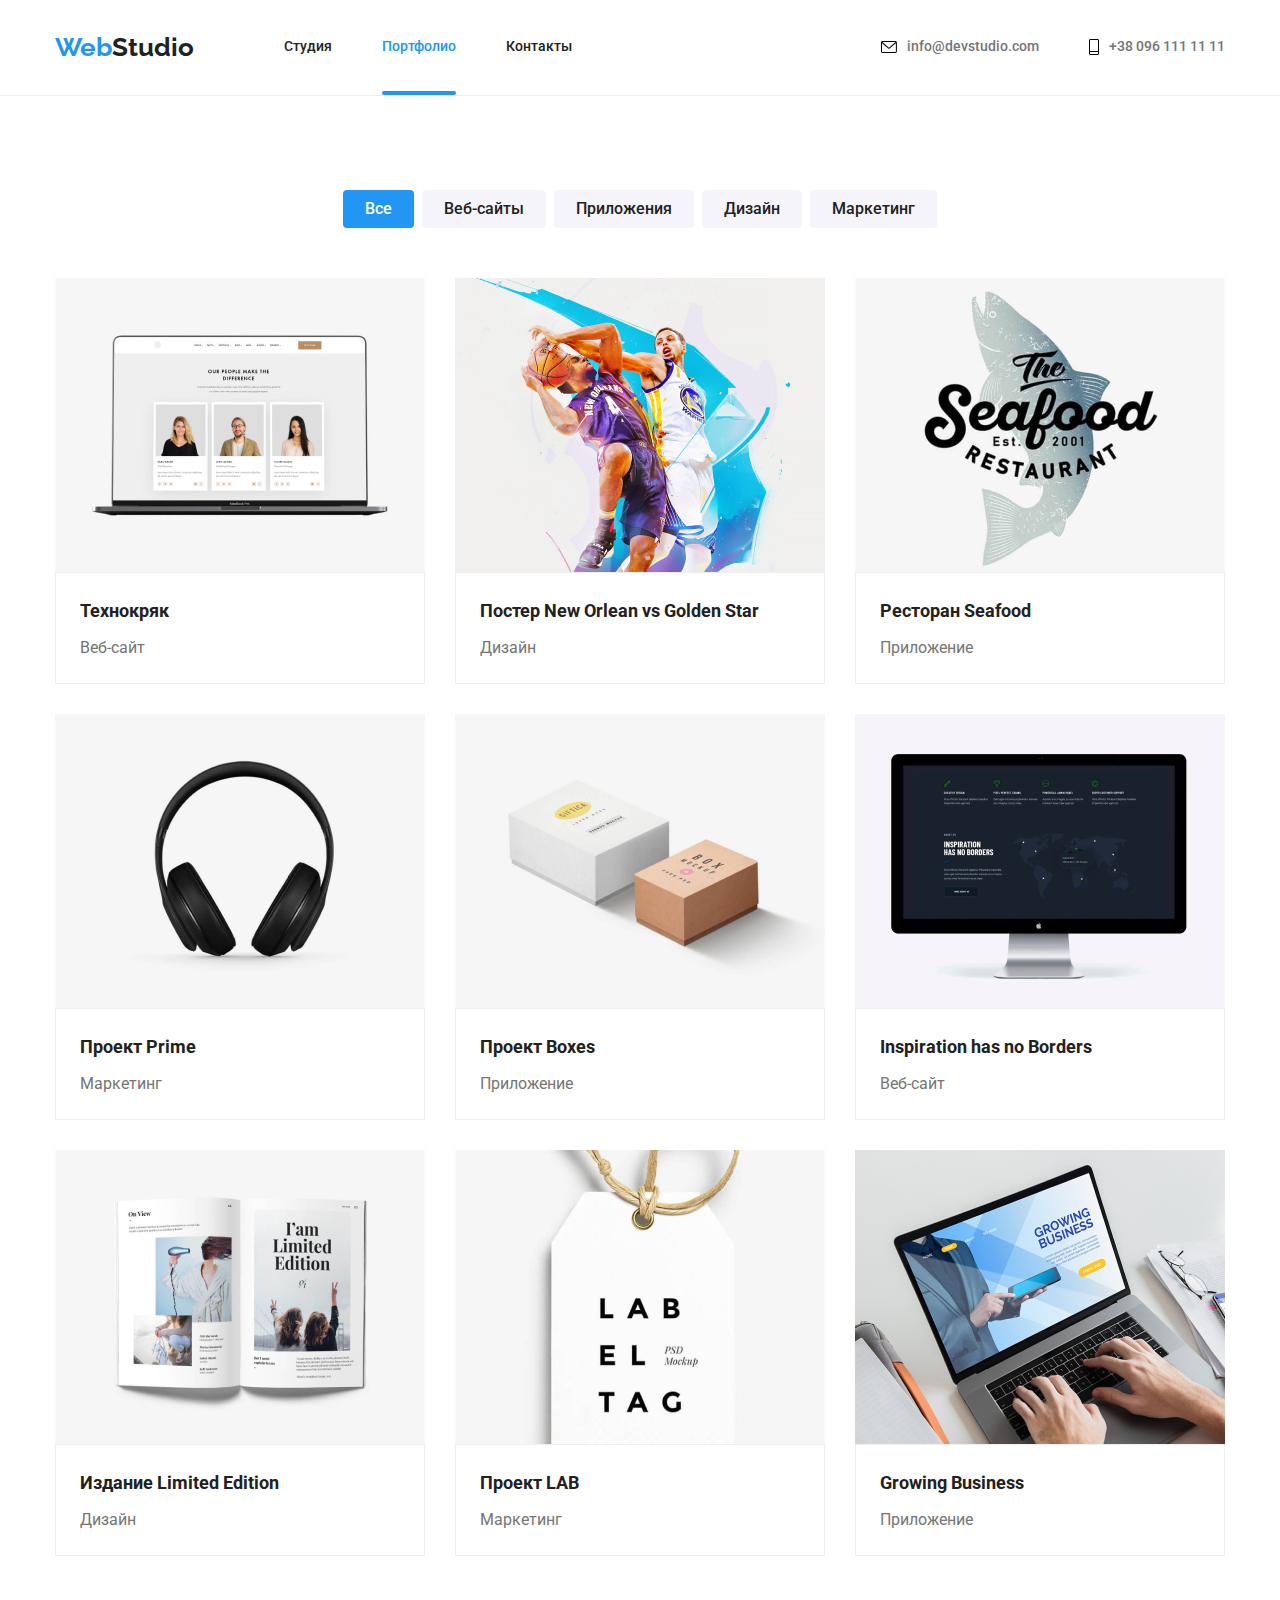
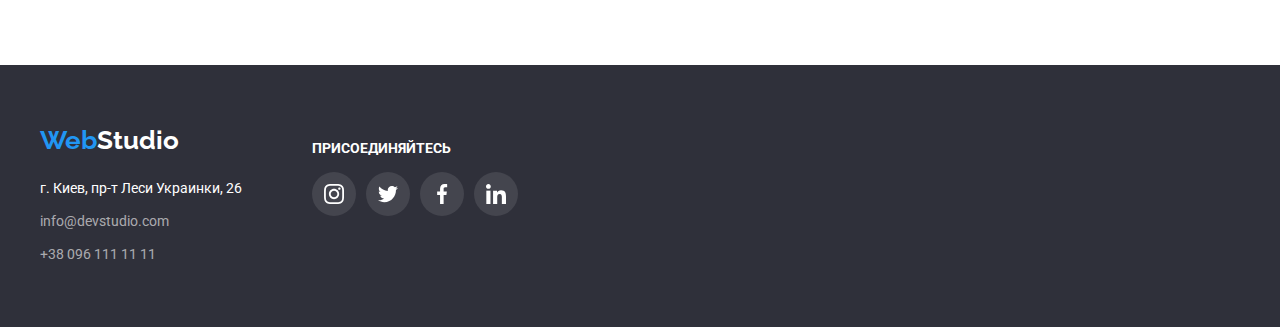
==== portfolio.html @ 3dc5ae4b "1" ====
<!DOCTYPE html>
<html lang="en">
<head>
    <meta charset="UTF-8">
    <meta http-equiv="X-UA-Compatible" content="IE=edge">
    <meta name="viewport" content="width=device-width, initial-scale=1.0">
    <title>Portfolio</title>
    <link rel="preconnect" href="https://fonts.googleapis.com">
<link rel="preconnect" href="https://fonts.gstatic.com" crossorigin>
<link href="https://fonts.googleapis.com/css2?family=Raleway:wght@700&family=Roboto:wght@400;500;700;900&display=swap" rel="stylesheet"> 
<link rel="stylesheet" href="./css/styles.css">
</head>

<body>
    
  <header class="header">
    <div class="container-header">
                    <a class="logo" href="./index.html">Web<span class="logo-web">Studio</span></a>
               <nav >
               <ul class="head-nav" >
                <li class="list-head"><a class="header-list" href="./index.html">Студия</a></li>
                <li class="list-head"><a class="curent-portfolio" href="./portfolio.html">Портфолио</a>
                  
                </li>
                <li class="list-head"><a class="header-list" href="">Контакты</a></li>
               </ul>
               </nav>
               <div class="head-group"> 
               <ul class="head-group">
                  <li class="list-head">
                     <a class="list" href="mailto:info@devstudio.com"><svg class="heder-icon" width="16" height="12">
                     <use href="./images/icons.svg#icon-mail"></use>
                     </svg>info@devstudio.com</a>
                 </li>
                 <li class="list-head">
                     <a class="list" href="tel:+380961111111"><svg class="heder-icon" width="10" height="16">
                     <use  href="./images/icons.svg#icon-pfone"></use>
                     </svg>+38 096 111 11 11</a>
                 </li>
               </ul>
               </div>
    </div>
            </header>  
      
   
<main>

<section class="section">
    <div class="container">
     <h1 hidden>Маркетинг</h1>
    <div class="botton-nav">
    <ul class="list-botton">
        <li class="botton-item"><button class="curent-button" type="button">Все</button></li>
        <li class="botton-item"><button class="button" type="button">Веб-сайты</button></li>
        <li class="botton-item"><button class="button" type="button">Приложения</button></li>
        <li class="botton-item"><button class="button" type="button">Дизайн</button></li>
        <li class="botton-item"><button class="button" type="button">Маркетинг</button></li>
        </ul>
    </div>
</div>
 
<div class="container"> 
     <ul class="card-list">
 <li class="card-item">
                <div class="card">
                     <img src="./images/img(1).png" alt="фото" width="370" height="294">
                <div class="card-overlay">
                <p class="description">
                    Ресурс предлагает комплексные предложения с разным уровнем 
                    функционала и сервисов. Все это позволит посетителю получить 
                    исчерпывающие сведения о компании или частном лице.
                </p>
                </div>
            </div>
            <div class="border"> 
            <h2 class="card-title">Технокряк</h2>
            <p class="card-text">Веб-сайт</p>
         </div>
        </li>
        
  <li class="card-item">     
        <div class="card">
            <img src="./images/img(1.1).png" alt="фото" width="370" height="294">
       <div class="card-overlay">
       <p class="description">
           Ресурс предлагает комплексные предложения с разным уровнем 
           функционала и сервисов. Все это позволит посетителю получить 
           исчерпывающие сведения о компании или частном лице.
       </p>
       </div>
   </div>   
           <div class="border">
            <h2 class="card-title">Постер New Orlean vs Golden Star</h2>
            <p class="card-text">Дизайн</p>
           </div>
      </li>
   <li class="card-item">
            <div class="card">
                <img src="./images/img(1.2).png" alt="фото" width="370" height="294">
           <div class="card-overlay">
           <p class="description">
               Ресурс предлагает комплексные предложения с разным уровнем 
               функционала и сервисов. Все это позволит посетителю получить 
               исчерпывающие сведения о компании или частном лице.
           </p>
           </div>
       </div>   
            <div class="border">
            <h2 class="card-title">Ресторан Seafood</h2>
            <p class="card-text">Приложение</p>
            </div>
         </li>

  <li class="card-item">
            <div class="card">
                <img src="./images/img(1.3).png" alt="фото" width="370" height="294">
           <div class="card-overlay">
           <p class="description">
               Ресурс предлагает комплексные предложения с разным уровнем 
               функционала и сервисов. Все это позволит посетителю получить 
               исчерпывающие сведения о компании или частном лице.
           </p>
           </div>
       </div>   
            <div class="border">
            <h2 class="card-title">Проект Prime</h2>
            <p class="card-text">Маркетинг</p>
            </div>
         </li>

         <li class="card-item">
            <div class="card">
                <img src="./images/img(1.4).png" alt="фото" width="370" height="294">
           <div class="card-overlay">
           <p class="description">
               Ресурс предлагает комплексные предложения с разным уровнем 
               функционала и сервисов. Все это позволит посетителю получить 
               исчерпывающие сведения о компании или частном лице.
           </p>
           </div>
       </div>   
            <div class="border">
            <h2 class="card-title">Проект Boxes</h2>
            <p class="card-text">Приложение</p>
            </div>
        </li>
        <li class="card-item">
            <div class="card">
                <img src="./images/img(1.5).png" alt="фото" width="370" height="294">
           <div class="card-overlay">
           <p class="description">
               Ресурс предлагает комплексные предложения с разным уровнем 
               функционала и сервисов. Все это позволит посетителю получить 
               исчерпывающие сведения о компании или частном лице.
           </p>
           </div>
       </div>   
            <div class="border">
            <h2 class="card-title">Inspiration has no Borders</h2>
            <p class="card-text">Веб-сайт</p>
            </div>
         </li>

    <li class="card-item">
            <div class="card">
                <img src="./images/img(1.6).png" alt="фото" width="370" height="294">
           <div class="card-overlay">
           <p class="description">
               Ресурс предлагает комплексные предложения с разным уровнем 
               функционала и сервисов. Все это позволит посетителю получить 
               исчерпывающие сведения о компании или частном лице.
           </p>
           </div>
       </div>  
            <div class="border">
            <h2 class="card-title">Издание Limited Edition</h2>
            <p class="card-text">Дизайн</p>
            </div>
         </li>

<li class="card-item">
        <div class="card">
        <img src="./images/img(1.7).png" alt="фото" width="370" height="294">
   <div class="card-overlay">
   <p class="description">
       Ресурс предлагает комплексные предложения с разным уровнем 
       функционала и сервисов. Все это позволит посетителю получить 
       исчерпывающие сведения о компании или частном лице.
   </p>
   </div>
        </div>  
            <div class="border">
            <h2 class="card-title">Проект LAB</h2>
            <p class="card-text">Маркетинг</p>
            </div>
         </li>
 <li class="card-item">

    <div class="card">
        <img src="./images/img(1.8).png" alt="фото" width="370" height="295">
   <div class="card-overlay">
   <p class="description">
       Ресурс предлагает комплексные предложения с разным уровнем 
       функционала и сервисов. Все это позволит посетителю получить 
       исчерпывающие сведения о компании или частном лице.
   </p>
   </div>
        </div>  
            <div class="border">
            <h2 class="card-title">Growing Business</h2>
            <p class="card-text">Приложение</p>
            </div>
         </li>
   </ul>
</div>
</section>
</main>

<footer class="footer">
   <div class="container">
       <div class="div-footer"> 
               <a class="logo" href="./index.html">Web<span class="logo-web">Studio</span></a>  
               <address>
           <ul class="list-footer" >
               <li><a class="footer-map" href="https://goo.gl/maps/piqngm7oDQpEDh6u6" target="_blank" rel="noopener nofollow noreferrer">г. Киев, пр-т Леси Украинки, 26</a></li>
               <li><a class="footer-list" href="mailto:info@devstudio.com">info@devstudio.com</a></li>
               <li><a class="footer-list" href="tel:+380961111111">+38 096 111 11 11</a></li>
           </ul>
           </address>
       </div>
       <div class="footer-social">
           <strong class="slogan">Присоединяйтесь</strong>
           <ul class="social">
               <li class="footer-social-link">
                   <a class="social-link" href="" aria-label="instagram">
                   <svg class="f-icon"  width="20" height="20">
                   <use href="./images/icons.svg#icon-instagram"></use>
                   </svg>
                   </a>
               </li>
               <li class="footer-social-link">
                   <a class="social-link" href="" aria-label="twitter">
                   <svg class="f-icon" width="20" height="20">
                   <use href="./images/icons.svg#icon-twitter"></use>
                   </svg>
                   </a>
               </li>
               <li class="footer-social-link">
                   <a class="social-link" href="" aria-label="facebook">
                   <svg class="f-icon" width="20" height="20">
                   <use href="./images/icons.svg#icon-facebook"></use>
                   </svg>
                   </a>
               </li>
               <li class="footer-social-link">
                   <a class="social-link" href="" aria-label="linkedin">
                   <svg class="f-icon" width="20" height="20">
                   <use href="./images/icons.svg#icon-linkedin"></use>
                   </svg>
                   </a>
               </li>
           </ul>
       </div>
   </div>
           </footer>
 
</body>

</html>
---- css/styles.css ----
:root {--primary_text-color: #757575; 
    --title-color: #212121;
    --accent-color: #2196F3; 
    --button-color: #FFFFFF;
    --background-title:#2F303A;
    --background-button: #F5F4FA;
    --button-o:#188CE8;
    --social-icon:  #AFB1B8;
    --header-width: 1200px;
    --items: 3;         /* кількість карток в рядку */
    --indent: 30px;     /* відступи між картками */
    }
    
    body { font-family: "Roboto", sans-serif;
    font-size: 14px;
    color: var(--primary_text-color);
    margin: 0;
    }
    
    .no-scroll {overflow: hidden;}

    h1,h2.h3, p {margin: 0;}
    
    img { display: block; max-width: 100%; height: auto;
     }
    
    .container   {
        margin-left: auto;
        margin-right: auto;
        padding-left: 15px;
        padding-right: 15px;
        width: 1200px;
        
         }
    .container-clients { padding-top: 94px; }
    .section {
        padding-bottom: 94px;
        padding-top: 94px;}

    .overlay {max-width: 1600px; height: 600px;
         background-image: linear-gradient(to right, 
        rgba(47, 48, 58, 0.4),
        rgba(47, 48, 58, 0.4) 
        ),
        url("../images/hero.jpg");
        
        background-repeat: no-repeat;
        background-position: center;
        background-size: cover;

        
        margin-left: auto;
        margin-right: auto;
      
        padding-bottom: 200px;
        padding-top: 200px; }   

    .backdrop { opacity: 1;
        position:fixed ;
            top: 0;
            left: 0;

            width: 100%;
            height: 100%;

            background: rgba(0, 0, 0, 0.2);
        }
    .backdrop.is-hidden {opacity: 0;
        visibility: hidden;
        pointer-events: none;

    }

    .modal {position: absolute;
        top: 50%;
        left: 50%;
        transform: translate(-50%, -50%);

        width: 528px;
        height: 581px;

        background: #FFFFFF;
        box-shadow: 0px 1px 3px rgba(0, 0, 0, 0.12),
        0px 1px 1px rgba(0, 0, 0, 0.14),
        0px 2px 1px rgba(0, 0, 0, 0.2);
        border-radius: 4px;
    }
    .modal-close-button{display: flex;
        position: absolute;

        top: 0;
        right: 0;
        width: 30px;
        height: 30px;
        padding: 9px 10px;

        margin-top: 8px;
        align-content: center;
        margin-right: 8px;
        justify-content: center;

        color: #000000;
        background: #FFFFFF;
        border: 1px solid rgba(0, 0, 0, 0.1);
        border-radius: 50%;
        cursor: pointer;
    }
    
    .section-comand {background: var(--background-button);
        padding-bottom: 94px; padding-top: 94px; 
      }
    .section-studia { padding-top: 94px;}

    .container-clients { display: block;
        padding-top: 94px; }

    .container-header {display: flex;
        align-items: center;
        margin-left: auto;
        margin-right: auto;
        padding-left: 15px;
        padding-right: 15px; width: 1200px; box-sizing:border-box;
    }
    
    .header { font-family: 'Roboto';
        display: flex; 
        align-items: center;
    
    font-weight: 500;
    font-size: 14px;
    line-height: 1.14;
    box-sizing:border-box;
    border-bottom: 1px solid #ECECEC; 
    }
    .list-head:hover,
    .list-head:focus {fill:currentColor;
       
    }
    .social {display: flex;
        justify-content: center;
        align-items: center;
        margin-top: 16px; 
        
    }
    .list .heder-icon {margin-right: 10px;}
   
   
    .social-link:not(:last-child) { margin-right: 10px; }
    
    
    .soclink {display: flex;
        justify-content: center;
        align-items: center; 
        width: 44px;
        height: 44px;
        border: 0;
        border-radius: 50px;;
        color: #AFB1B8;   
        transition: 250ms cubic-bezier(0.4, 0, 0.2, 1);
        }
       
    .social-icon {fill: currentColor}

    .social-link:hover .soclink,
    .social-link:focus .soclink {
         background-color: var(--accent-color);
          color: var(--button-color);
         
        }
    
    
    .head-nav {display: flex; color: var(--title-color); margin-left: 50px;}
    .head-group {display: flex;  margin-left: auto; padding: 0; }
    
    
    .list-head:not(:last-child) {margin-right: 50px; padding: 0; display: flex;}
   
    .header-list { display: flex; padding: 0; 
        text-decoration: none; color: var(--title-color);padding-top: 32px; padding-bottom: 32px;
        transition: 250ms cubic-bezier(0.4, 0, 0.2, 1);
    }
    
    .list { display: flex;  align-items: center;
        text-decoration: none; color: var(--primary_text-color);
        padding-top: 32px; padding-bottom: 32px; 
        transition: 250ms cubic-bezier(0.4, 0, 0.2, 1);
    }
    
    .header .logo {color: var(--accent-color); display: block; padding-top: 32px; padding-bottom: 32px;
    }
    .list-botton {width: var(--header-width); 
        display: flex; ;
        justify-content: center;
        margin-bottom: 35px;
    }
    .header a:hover,
    .header a:focus { color: var(--accent-color);

      
    }
    
     .curent-portfolio, 
     .curent-studio {position:relative; 
        color: var(--accent-color); padding-top: 32px; padding-bottom: 32px;
        transition: 250ms cubic-bezier(0.4, 0, 0.2, 1);
    }
  
    .curent-studio::after,
    .curent-portfolio::after{
        content: '';
        width: 100%;
        height: 4px;
        position: absolute;
        bottom: -8px;
        left: 0;
        border-radius: 2px;
        background-color: var(--accent-color);}

    .logo {
        font-family: 'Raleway', sans-serif;
        text-decoration: none;
        font-style: normal;
        color: var(--accent-color);
        font-weight: 700;
        font-size: 26px;
        line-height: 1.19;
        margin-right: 40px;
        
        }
    .logo-web {color: var(--title-color); font-style: normal;}
    
    .h1 {
        color: var(--button-color); 
        font-family: inherit;
        font-weight: 900;
        font-size: 44px;
        line-height: 1.36;
        text-align: center;
        text-transform: uppercase;
        }
    
    ul {list-style: none; padding-left: 0; margin: 0;}
    .style {display: flex;}
    a {text-decoration: none; }

    .box-list:not(:last-child) { margin-right: 30px; }

    .box-about { display: flex;
        justify-content: center;
        align-items: center;
        background: var(--background-button);
        width: 270px;
        height: 120px;
        margin-bottom: 30px;
       }
    /* .box-about:not(:last-child) { margin-right: 30px; } */
   
    .clients-list {display: flex;
        font-size: 36px;
        line-height: 1.16;
        padding: 0;
        text-align: center;
    }
    .clients-item:not(:last-child) {margin-right: 30px;}
    .clients-item { width: 170px; height:92px;}

    .client-icon {fill: currentColor;}

    

    .client-icon:hover,
    .client-icon:focus {color: var(--accent-color);
        border-color: var(--accent-color);
        transition: 250ms cubic-bezier(0.4, 0, 0.2, 1);
    }

    .clients-iconlist { display: flex;
        box-sizing: border-box;
        align-items: center;
        justify-content: center;
        width: 100%;
        height: 100%;
        border: 1px solid #AFB1B8;
        border-radius: 4px;
        color:  #AFB1B8;

        transition: 250ms cubic-bezier(0.4, 0, 0.2, 1);
    }
    .clients-iconlist:hover,
    .clients-iconlist:focus {color: var(--accent-color);
        border-color: var(--accent-color);
        
     }

    .botton-nav { display: flex; }
    
    .botton-item:first-child {margin-left: 0px; }
    
    .botton-item { margin-left: 8px;  
                 }
    
    .card-list {
        display: flex;
        flex-wrap: wrap;
    } 
    
    .card-item { 
        margin-right: 30px; 
        margin-bottom: 30px;
        flex-basis: calc((100% - var(--indent) * var(--items)) / var(--items));
        margin: calc(var(--indent) / 2);
        transition: 250ms cubic-bezier(0.4, 0, 0.2, 1);
    }
    .card-item:hover,
    .card-item:focus {
        box-shadow: 0px 1px 1px rgba(0, 0, 0, 0.12), 
        0px 4px 4px rgba(0, 0, 0, 0.06),
        1px 4px 6px rgba(0, 0, 0, 0.16);
        cursor: pointer;
        transition: 250ms cubic-bezier(0.4, 0, 0.2, 1);
    }

    .card { position: relative;
        overflow: hidden;}

    .card-overlay{display: flex;
        position: absolute;
       
        top: 0;
        left: 0;

        width: 100%;
        
        transform: translateY(100%);

        align-items: center;
        justify-content: center;
    
       background: rgba(33, 150, 243, 0.9);

       transition: 250ms cubic-bezier(0.4, 0, 0.2, 1);
    }

    .card-item:hover .card-overlay
     { 
        transform: translateY(0);
        

    }   

    .description {
        font-family: 'Roboto';
        font-style: normal;
        font-weight: 400;
        font-size: 18px;
        line-height: 1.56;

        padding: 63px 24px;

        color: #FFFFFF;
        
    }

    .border {padding: 20px 24px;
        border: 1px solid #EEEEEE;}
    
    .work-list {display: inline-block; 
       }
    .work-list:not(:last-child) {margin-right: 30px;}

    .work-foto {position: relative;}

    .work-describtion {position: absolute;
        bottom: 0;
        
        padding: 27px 81px;
        width: 100%;

        font-family: 'Roboto';
        font-style: normal;
        font-weight: 700;
        font-size: 14px;
        line-height: 16px;
        text-align: center;
        letter-spacing: 0.03em;
        text-transform: uppercase;
        
        color: #FFFFFF;
        background: rgba(47, 48, 58, 0.8);
        
        }

    .comand-list {background: var(--background-button);
        display: flex; padding-left: 0; }
    .comand-list-list {background-color: var(--button-color);
        text-align: center;
        margin-right: 30px; 
        box-shadow: 0px 1px 3px rgba(0, 0, 0, 0.12),
        0px 1px 1px rgba(0, 0, 0, 0.14), 0px 2px 1px rgba(0, 0, 0, 0.2);
        border-radius: 0px 0px 4px 4px;
        }
    .comand-list { 
        background-color: var(--background-button);
    
    }
    .comand-title { 
        font-family: inherit;
        color: var(--title-color); 
        font-style: normal;
    font-weight: 500;
    font-size: 16px;
    line-height: 1.19;
    text-decoration: none;
    margin-bottom: 10px;
    margin-top: 0;
    
    }
    
    .comand {padding-top: 30px; padding-bottom: 30px;}
    .comand-text { color: var(--primary_text-color);
        font-family: inherit;
        text-align: center;
    font-style: normal;
    font-weight: 500;
    font-size: 16px;
    line-height: 1.19;
    text-decoration: none;
    
    }
    .card-title {color: var(--title-color);  
        font-family: inherit;
        font-weight: 700;
        font-size: 18px;
        line-height: 2; 
        text-decoration: none;
        margin: 0;
        margin-bottom: 4px;
       }
    .card-text { font-family: inherit; 
        font-weight: 400;
        font-size: 16px;
        line-height: 1.88;
        text-decoration: none;
        color: var(--primary_text-color);
        
        }
           
    .button {padding: 6px 22px;
    font-family: inherit;
    font-weight: 500;
    font-size: 16px;
    line-height: 1.62;
    text-align: center;
    color: var(--title-color);
    background: var(--background-button);
    cursor: pointer;
    border: none;
    border-radius: 4px;

    transition: 250ms cubic-bezier(0.4, 0, 0.2, 1);
    }
    .curent-button {color: var(--button-color); 
        background: var(--accent-color); font-family: inherit;
        font-weight: 500;
        font-size: 16px;
        line-height: 1.62;
        text-align: center;
        border: none;
        border-radius: 4px;
        padding: 6px 22px;
    }
    .button-order { color: var(--button-color);
        background: var(--accent-color); font-family: inherit;
        font-style: normal;
        font-weight: 700;
        font-size: 16px;
        line-height: 1.88;
        display: flex;
        align-items: center;
        text-align: center;
        margin-left: auto; margin-right: auto;
        margin-top: 30px;
        border: none;
        border-radius: 4px;
        cursor: pointer;
    padding: 10px 32px;

    transition: 250ms cubic-bezier(0.4, 0, 0.2, 1);
}
    .button-order:hover,
    .button-order:focus,
    .button-order:active { 
        background: var(--button-o);
    }
    
    .button:hover,
    .button:focus,
    .button:active
     {
    color: var(--button-color);
    background: var(--accent-color);
    border-radius: 4px;
    box-shadow: 0px 3px 1px rgba(0, 0, 0, 0.1),
     0px 1px 2px rgba(0, 0, 0, 0.08), 
     0px 2px 2px rgba(0, 0, 0, 0.12);
    }
    
    .h2-title {color: var(--title-color);
        font-weight: 700;
        font-size: 36px;
        line-height: 1.17;
        text-align: center; 
        margin-bottom: 50px;
        margin-top: 0;
        }
    .about {padding: 0; display: flex; }
    
    .h3-title { margin-right: 30px;
        font-family: inherit;
        color: var(--title-color);
        font-style: normal;
        font-weight: 700;
        font-size: 14px;
        line-height: 1.14;
        text-transform: uppercase;
        margin: 0;
        margin-bottom: 10px;
    }
    .h3-text { margin-right: 30px; font-family: inherit;
        color: var(--primary_text-color);
        font-weight: 400;
        font-size: 14px;
        line-height: 1.71;
        padding: 10px, 70px, 30px, 70px;
    }
    
    .footer { display: flex;
        background: var(--background-title); 
        font-weight: 400;
        font-size: 14px;
        line-height: 1.71;
        padding: 60px 0; 
        }
    .slogan {font-family: 'Roboto';
        font-style: normal;
        font-weight: 700;
        font-size: 14px;
        line-height: 16px;
        text-transform: uppercase;
        color: var(--button-color);
        
       }

    .div-footer  { display: inline-block;
        } 
    .footer-social {  
        display: inline-flex;
        color: var(--button-color);
        margin-left: 70px;
        margin-top: 15px;
        flex-direction: column;
        position: absolute;
    }
    /* .social {padding-top: 20;} */
    .social-link:hover,
    .social-link:focus {
        background: var(--accent-color)
    }
    .footer-social-link:not(:last-child) {margin-right: 10px; }

    .social-link {display: flex;
    align-items: center;
    justify-content: center;
    width: 44px;
    height: 44px;
    border-radius: 50%;
    background: rgba(255, 255, 255, 0.1);
    transition: 250ms cubic-bezier(0.4, 0, 0.2, 1);

}

    .f-icon {fill: #FFFFFF;}


    footer.logo {font-family: "Ralevey", sans-serif;
        text-decoration: none;
        font-style: normal;
        color: var(--accent-color);
        font-weight: 700;
        font-size: 26px;
        line-height: 1.19;}
    .footer span {color: var(--button-color);}
    .footer-map {  display: block; padding-top: 20px; text-decoration: none; color: var(--button-color); font-style: normal;
        transition: 250ms cubic-bezier(0.4, 0, 0.2, 1);
    }
    .footer-list { display: block; padding-top: 9px; color: var(--button-color);text-decoration: none; color: rgba(255, 255, 255, 0.6); font-style: normal;
        transition: 250ms cubic-bezier(0.4, 0, 0.2, 1);
    }
    .footer a:hover,
    .footer a:focus
     { color: var(--accent-color)}
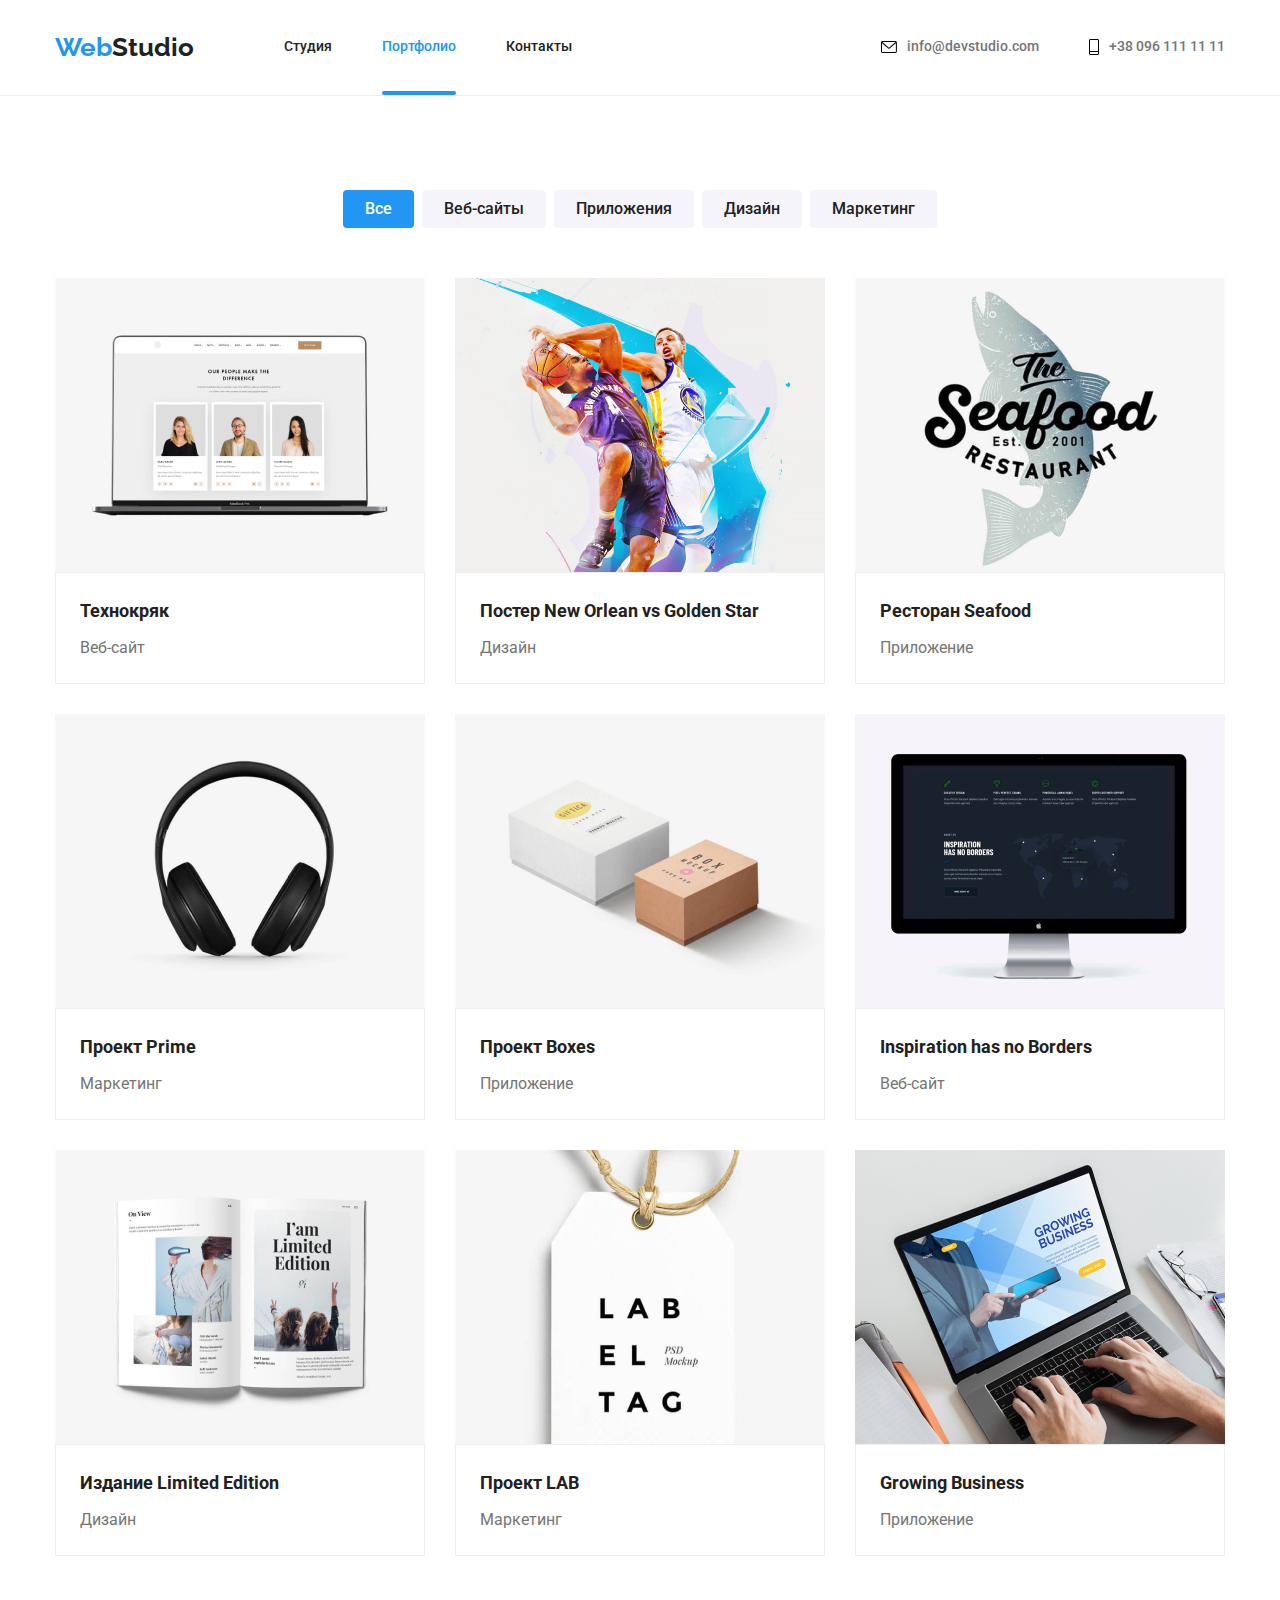
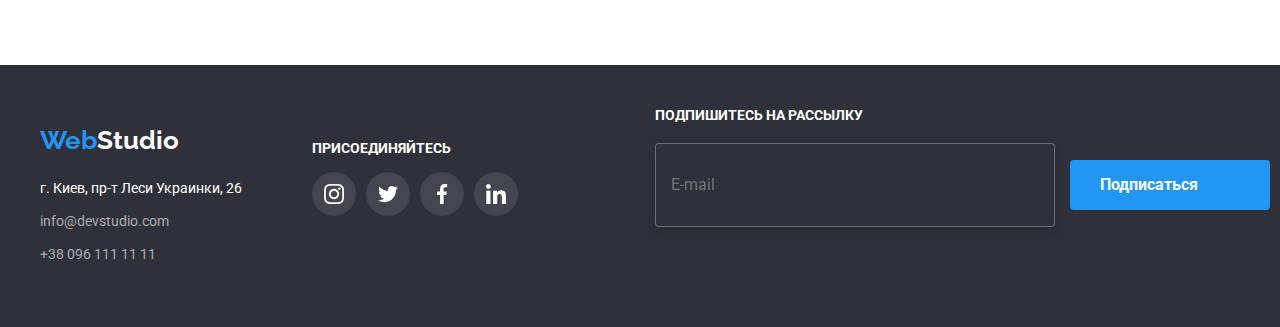
==== commit 1aba3797: "1" ====
--- a/portfolio.html
+++ b/portfolio.html
@@ -7,7 +7,8 @@
     <title>Portfolio</title>
     <link rel="preconnect" href="https://fonts.googleapis.com">
 <link rel="preconnect" href="https://fonts.gstatic.com" crossorigin>
-<link href="https://fonts.googleapis.com/css2?family=Raleway:wght@700&family=Roboto:wght@400;500;700;900&display=swap" rel="stylesheet"> 
+<link href="https://fonts.googleapis.com/css2?family=Raleway:wght@700&family=Roboto:wght@400;500;700;900&display=swap" rel="stylesheet">
+<link rel="stylesheet" href="https://cdnjs.cloudflare.com/ajax/libs/modern-normalize/1.1.0/modern-normalize.min.css" integrity="sha512-wpPYUAdjBVSE4KJnH1VR1HeZfpl1ub8YT/NKx4PuQ5NmX2tKuGu6U/JRp5y+Y8XG2tV+wKQpNHVUX03MfMFn9Q==" crossorigin="anonymous" referrerpolicy="no-referrer" /> 
 <link rel="stylesheet" href="./css/styles.css">
 </head>
 
@@ -215,54 +216,63 @@
 </div>
 </section>
 </main>
-
 <footer class="footer">
-   <div class="container">
-       <div class="div-footer"> 
-               <a class="logo" href="./index.html">Web<span class="logo-web">Studio</span></a>  
-               <address>
-           <ul class="list-footer" >
-               <li><a class="footer-map" href="https://goo.gl/maps/piqngm7oDQpEDh6u6" target="_blank" rel="noopener nofollow noreferrer">г. Киев, пр-т Леси Украинки, 26</a></li>
-               <li><a class="footer-list" href="mailto:info@devstudio.com">info@devstudio.com</a></li>
-               <li><a class="footer-list" href="tel:+380961111111">+38 096 111 11 11</a></li>
-           </ul>
-           </address>
-       </div>
-       <div class="footer-social">
-           <strong class="slogan">Присоединяйтесь</strong>
-           <ul class="social">
-               <li class="footer-social-link">
-                   <a class="social-link" href="" aria-label="instagram">
-                   <svg class="f-icon"  width="20" height="20">
-                   <use href="./images/icons.svg#icon-instagram"></use>
-                   </svg>
-                   </a>
-               </li>
-               <li class="footer-social-link">
-                   <a class="social-link" href="" aria-label="twitter">
-                   <svg class="f-icon" width="20" height="20">
-                   <use href="./images/icons.svg#icon-twitter"></use>
-                   </svg>
-                   </a>
-               </li>
-               <li class="footer-social-link">
-                   <a class="social-link" href="" aria-label="facebook">
-                   <svg class="f-icon" width="20" height="20">
-                   <use href="./images/icons.svg#icon-facebook"></use>
-                   </svg>
-                   </a>
-               </li>
-               <li class="footer-social-link">
-                   <a class="social-link" href="" aria-label="linkedin">
-                   <svg class="f-icon" width="20" height="20">
-                   <use href="./images/icons.svg#icon-linkedin"></use>
-                   </svg>
-                   </a>
-               </li>
-           </ul>
-       </div>
-   </div>
-           </footer>
+    <div class="container">
+        <div class="div-footer"> 
+                <a class="logo" href="./index.html">Web<span class="logo-web">Studio</span></a>  
+                <address>
+            <ul class="list-footer" >
+                <li><a class="footer-map" href="https://goo.gl/maps/piqngm7oDQpEDh6u6" target="_blank" rel="noopener nofollow noreferrer">г. Киев, пр-т Леси Украинки, 26</a></li>
+                <li><a class="footer-list" href="mailto:info@devstudio.com">info@devstudio.com</a></li>
+                <li><a class="footer-list" href="tel:+380961111111">+38 096 111 11 11</a></li>
+            </ul>
+            </address>
+        </div>
+        <div class="footer-social">
+            <strong class="slogan">Присоединяйтесь</strong>
+            <ul class="social">
+                <li class="footer-social-link">
+                    <a class="social-link" href="" aria-label="instagram">
+                    <svg class="f-icon"  width="20" height="20">
+                    <use href="./images/icons.svg#icon-instagram"></use>
+                    </svg>
+                    </a>
+                </li>
+                <li class="footer-social-link">
+                    <a class="social-link" href="" aria-label="twitter">
+                    <svg class="f-icon" width="20" height="20">
+                    <use href="./images/icons.svg#icon-twitter"></use>
+                    </svg>
+                    </a>
+                </li>
+                <li class="footer-social-link">
+                    <a class="social-link" href="" aria-label="facebook">
+                    <svg class="f-icon" width="20" height="20">
+                    <use href="./images/icons.svg#icon-facebook"></use>
+                    </svg>
+                    </a>
+                </li>
+                <li class="footer-social-link">
+                    <a class="social-link" href="" aria-label="linkedin">
+                    <svg class="f-icon" width="20" height="20">
+                    <use href="./images/icons.svg#icon-linkedin"></use>
+                    </svg>
+                    </a>
+                </li>
+            </ul>
+        </div>
+    
+        <form class="footer-label">
+          <label class="label-title" for="">Подпишитесь на рассылку </label>
+          <input class="email" type="email" name="email" placeholder="Е-mail">
+    
+       <button class="button-submit" type="submit">Подписаться <svg class="f-submit" width="24" height="24">
+            <use href="./images/icons.svg#icon-icon-send"></use>
+            </svg>
+        </button>
+    </form>
+    </div>
+    </footer>
  
 </body>
 
--- a/css/styles.css
+++ b/css/styles.css
@@ -72,7 +72,147 @@
 
     }
 
-    .modal {position: absolute;
+    .form { 
+        
+        padding: 40px;
+    }
+
+    .lable-title {font-family: 'Roboto';
+        font-style: normal;
+        font-weight: 700;
+        font-size: 20px;
+        line-height: 23px;
+        text-align: center;
+        letter-spacing: 0.03em;
+        
+        color: #212121;
+                
+        margin: 0;
+        
+        
+    }
+    .input-list { 
+        width: 100%;
+        height: 40px;
+        
+        padding-left: 40px;
+
+        border: 1px solid rgba(33, 33, 33, 0.2);
+        border-radius: 4px;
+        cursor: pointer;
+        
+    }
+    .input-list:focus + svg {
+        border-color: var(--accent-color);
+       
+        outline:transparent;
+        fill:#2196F3;
+
+        transition: 250ms cubic-bezier(0.4, 0, 0.2, 1);
+        
+        }
+    /* .input-list.textarea { height: 120px;} */
+
+    textarea {  display: block;
+        resize: none;
+        width: 100%;
+        height: 120px;
+
+        padding: 12px 16px;
+
+        border: 1px solid rgba(33, 33, 33, 0.2);
+        border-radius: 4px;
+        cursor: pointer;}
+
+    .modal-list {
+        font-family: 'Roboto';
+        font-style: normal;
+        font-weight: 400;
+        font-size: 12px;
+        line-height: 14px;
+        
+        letter-spacing: 0.01em;
+
+        color: #757575;
+
+        padding-bottom: 4px;
+        padding-top: 10px;
+        
+    }
+
+    .modal-list:not(:last-child) {display: block;
+      }
+
+    .modal-icon{ position: absolute;
+        left: 10%;
+        transform: translateY(13px);
+
+   }
+
+    .checkbox-icon { margin-right: 8px;
+        width: 16px;
+        transition: 250ms cubic-bezier(0.4, 0, 0.2, 1);
+    }
+
+    .label {
+        display: flex;
+        justify-content: center;
+        font-family: 'Roboto';
+        font-style: normal;
+        font-weight: 400;
+        font-size: 14px;
+        line-height: 1.71;
+        letter-spacing: 0.03em;
+        
+        color: #757575;
+        
+        margin-top: 20px;
+       
+    }
+    /* .placeholder {font-family: 'Roboto';
+    font-style: normal;
+    font-weight: 400;
+    font-size: 14px;
+    line-height: 16px;
+    letter-spacing: 0.01em;
+    
+    color: rgba(117, 117, 117, 0.5); } */
+
+    .policity { color: var(--accent-color);
+        text-decoration: underline;
+    padding-left: 5px;}
+    
+
+
+    .modal-submit {display: flex;
+        justify-content: center;
+        align-items: center;
+        text-align: center;
+
+        padding: 10px 55px;
+
+        font-family: 'Roboto';
+        font-style: normal;
+        font-weight: 700;
+        font-size: 16px;
+        line-height: 1.88;
+        letter-spacing: 0.06em;
+     
+        color: var(--button-color);
+        background: #188CE8;
+        box-shadow: 0px 4px 4px rgba(0, 0, 0, 0.15);
+        border-radius: 4px;
+        border-color: transparent;
+        cursor: pointer;
+
+        margin-top: 30px;
+        margin-left: auto;
+        margin-right: auto;
+    
+    }
+
+    .modal {
+        position: absolute;
         top: 50%;
         left: 50%;
         transform: translate(-50%, -50%);
@@ -535,7 +675,8 @@
         padding: 10px, 70px, 30px, 70px;
     }
     
-    .footer { display: flex;
+    .footer { position: relative;
+        display: flex;
         background: var(--background-title); 
         font-weight: 400;
         font-size: 14px;
@@ -576,11 +717,81 @@
     height: 44px;
     border-radius: 50%;
     background: rgba(255, 255, 255, 0.1);
-    transition: 250ms cubic-bezier(0.4, 0, 0.2, 1);
-
+
+    transition: 250ms cubic-bezier(0.4, 0, 0.2, 1);}
+
+    .footer-label {display: block;
+        position: absolute;
+        transform: translate(100%);
+        bottom: 100px;
+     
+    }
+
+    .label-title {display: block;
+        font-family: 'Roboto';
+        font-style: normal;
+        font-weight: 700;
+        font-size: 14px;
+        line-height: 16px;
+        
+        text-transform: uppercase;
+        
+        color: #FFFFFF;
+        margin-bottom: 20px;
+    }
+
+    .email {
+        display: inline-flex;
+        
+        font-family: 'Roboto';
+        font-style: normal;
+        font-weight: 400;
+        font-size: 16px;
+        line-height: 1.25;
+
+        min-width: 368px;
+        height: 50px;
+
+        color: rgba(255, 255, 255, 0.6);
+
+
+        border: 1px solid rgba(255, 255, 255, 0.3);
+        filter: drop-shadow(0px 4px 4px rgba(0, 0, 0, 0.15));
+        border-radius: 4px;
+        background: #2F303A;
+
+        padding: 16px 15px;
 }
+    
+
+    .button-submit{display: inline-flex;
+        font-family: 'Roboto';
+        font-style: normal;
+        font-weight: 700;
+        font-size: 16px;
+        line-height: 1.88;
+        align-items: center;
+        text-align: center;
+        margin-left: 12px;
+
+        min-width: 200px;
+        height: 50px;
+        padding: 10px 28px;
+        
+        color: #FFFFFF;
+        background: #2196F3;
+        /* box-shadow: 0px 4px 4px rgba(0, 0, 0, 0.15); */
+        border-radius: 4px;
+        border-color: transparent;
+        cursor: pointer;
+
+    }
+
 
     .f-icon {fill: #FFFFFF;}
+    .f-submit {fill: #FFFFFF;
+        margin-left: 10px;
+    }
 
 
     footer.logo {font-family: "Ralevey", sans-serif;
